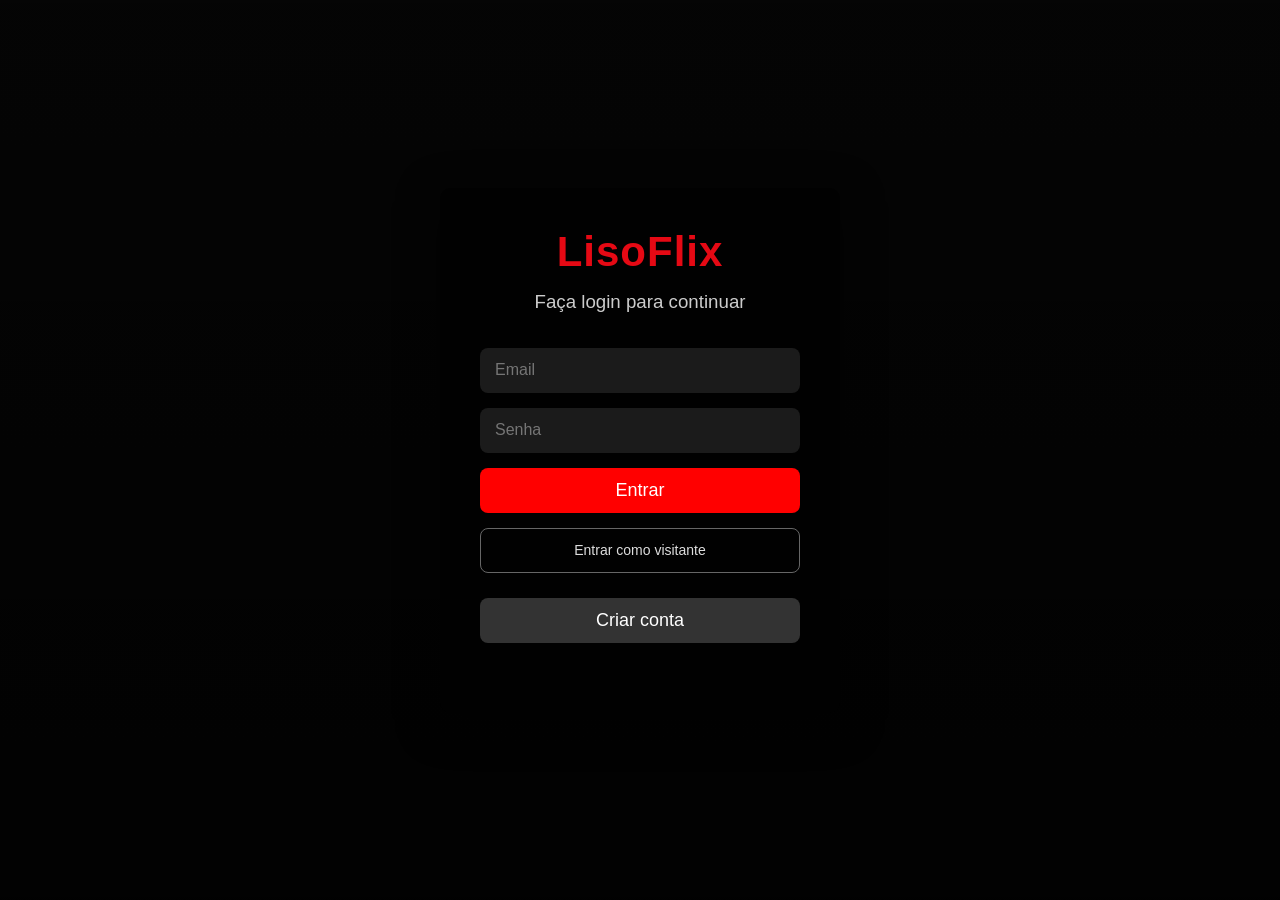
==== FrontEnd/public/dashboard.html @ 5a15b47b "Reorganiza projeto: BackEnd limpo (remove codigo morto, corrige bugs) + FrontEnd com catalogo/video " ====
<!DOCTYPE html>
<html lang="pt-BR">
<head>
    <meta charset="UTF-8">
    <meta name="viewport" content="width=device-width, initial-scale=1.0">
    <title>LisoFlix - Dashboard</title>
    <link rel="preconnect" href="https://fonts.googleapis.com">
    <link rel="preconnect" href="https://fonts.gstatic.com" crossorigin>
    <link href="https://fonts.googleapis.com/css2?family=Bebas+Neue&family=Inter:wght@400;500;600;700;800&display=swap" rel="stylesheet">
    <link rel="stylesheet" href="index3.css">
</head>
<body class="pagina-dashboard">
    <header class="header-dashboard" id="headerDashboard">
        <div class="marca">LisoFlix</div>

        <input type="text" id="busca" class="campo-busca" placeholder="Buscar filme..." oninput="filtrarFilmes()">

        <div class="header-botoes">
            <button id="btnCatalogo" class="link-nav ativo" onclick="mostrarAba('catalogo')">Início</button>
            <button id="btnFavoritos" class="link-nav" onclick="mostrarAba('favoritos')">Minha Lista <span id="countFav">0</span></button>
            <div id="fotoHeader" class="avatar" onclick="abrirPerfil()">
                <span id="inicialHeader">U</span>
            </div>
            <button class="registrar sair" onclick="logout()">Sair</button>
        </div>
    </header>

    <section id="hero" class="hero">
        <div class="hero-conteudo">
            <span class="hero-tag">Em destaque</span>
            <h1 id="heroTitulo">Carregando...</h1>
            <p id="heroDescricao"></p>
            <div class="hero-botoes">
                <button class="btn-hero btn-assistir" id="heroAssistir">▶ Assistir</button>
                <button class="btn-hero btn-fav-hero" id="heroFavoritar">＋ Minha Lista</button>
            </div>
        </div>
    </section>

    <main class="conteudo">
        <div id="boasvindas" class="boasvindas"></div>

        <div id="catalogo" class="linhas"></div>

        <div id="favoritos" class="linhas" style="display:none">
            <div class="linha">
                <h2 class="linha-titulo">Minha Lista</h2>
                <div id="gradeFavoritos" class="grade-cards"></div>
            </div>
        </div>

        <p id="mensagem" class="mensagem-vazio"></p>
    </main>

    <footer class="rodape">
        LisoFlix — projeto de estudo. Vídeos de demonstração sob licença Creative Commons
        (Blender Foundation) e clipes de teste livres. Não é um serviço de streaming real.
    </footer>

    <!-- Modal Player -->
    <div id="modalTrailer" class="modal modal-player">
        <div class="modal-player-caixa">
            <button class="fechar-modal" onclick="fecharTrailer(event)">✕</button>
            <video id="playerTrailer" class="player-video" controls playsinline></video>
            <div class="player-info">
                <h2 id="playerTitulo"></h2>
                <p id="playerMeta"></p>
                <p id="playerDescricao"></p>
            </div>
        </div>
    </div>

    <!-- Modal Perfil -->
    <div id="modalPerfil" class="modal" onclick="fecharPerfil(event)">
        <div class="modal-caixa">
            <button class="fechar-modal" onclick="fecharPerfil(event)">✕</button>
            <h2 class="modal-titulo">Editar Perfil</h2>

            <div class="preview-avatar">
                <span id="previewInicial">U</span>
            </div>

            <input type="text" id="novoNome" placeholder="Novo nome" class="campo-modal">
            <input type="email" id="novoEmail" placeholder="Novo email" class="campo-modal">
            <input type="password" id="novaSenha" placeholder="Nova senha - deixe vazio pra não alterar" class="campo-modal">
            <button class="registrar" onclick="salvarPerfil()" style="width:100%;">Salvar</button>
            <p id="msgPerfil" class="mensagem-modal"></p>
        </div>
    </div>

    <script src="filmes-locais.js"></script>
    <script src="dashboard.js?v=200"></script>
</body>
</html>
---- FrontEnd/public/index3.css ----
* {
    margin: 0;
    padding: 0;
    box-sizing: border-box;
}

html, body {
    height: 100%;
    font-family: 'Inter', Arial, Helvetica, sans-serif;
    background: #0a0a0a;
    overflow-x: hidden;
    color: white;
}

h1, h2, .marca, .marca-login {
    font-family: 'Bebas Neue', 'Inter', Arial, sans-serif;
    letter-spacing: 1px;
}

/* ===================== LOGIN / CADASTRO ===================== */

.background {
    position: relative;
    width: 100%;
    min-height: 100vh;
    display: flex;
    justify-content: center;
    align-items: center;
    background-image: url('./imagens/planoDeFundo.jpg');
    background-size: cover;
    background-position: center;
}

.overlay {
    position: absolute;
    top: 0;
    left: 0;
    width: 100%;
    height: 100%;
    background: linear-gradient(180deg, rgba(0,0,0,0.55), rgba(0,0,0,0.85));
}

.login-container {
    position: relative;
    z-index: 2;
    width: 90%;
    max-width: 400px;
    background: rgba(0,0,0,0.75);
    padding: 40px;
    border-radius: 10px;
    color: white;
    display: flex;
    flex-direction: column;
    gap: 15px;
    box-shadow: 0 10px 40px rgba(0,0,0,0.6);
}

.marca-login {
    text-align: center;
    font-size: 42px;
    color: #e50914;
    margin-bottom: 0;
}

.login-container h3 {
    text-align: center;
    margin-bottom: 20px;
    font-weight: 400;
    color: #ccc;
}

.login-container input {
    width: 100%;
    height: 45px;
    padding: 0 15px;
    font-size: 16px;
    border: none;
    border-radius: 8px;
    background: rgba(255,255,255,0.1);
    color: white;
}

.login-container input:focus {
    outline: 2px solid #e50914;
}

.login-container > button {
    height: 45px;
    border: none;
    border-radius: 8px;
    background: red;
    color: white;
    font-size: 18px;
    cursor: pointer;
    transition: 0.3s;
}

.login-container > button:hover {
    background: #cc0000;
}

.btn-visitante {
    background: transparent !important;
    border: 1px solid #666 !important;
    color: #ddd !important;
    font-size: 14px !important;
}

.btn-visitante:hover {
    border-color: #fff !important;
    background: rgba(255,255,255,0.08) !important;
}

.registrar {
    height: 42px;
    display: flex;
    justify-content: center;
    align-items: center;
    border: none;
    border-radius: 8px;
    background: red;
    color: white;
    font-size: 14px;
    cursor: pointer;
    transition: 0.3s;
    padding: 0 12px;
    white-space: nowrap;
}

.registrar:hover {
    background: #cc0000;
}

.registrar:disabled {
    opacity: 0.5;
    cursor: not-allowed;
}

/* ===================== HEADER DASHBOARD ===================== */

.pagina-dashboard {
    background: #0a0a0a;
}

.header-dashboard {
    display: flex;
    align-items: center;
    gap: 20px;
    padding: 14px 30px;
    background: linear-gradient(180deg, rgba(0,0,0,0.95), rgba(0,0,0,0.7));
    position: sticky;
    top: 0;
    z-index: 200;
    border-bottom: 1px solid #1f1f1f;
    flex-wrap: wrap;
}

.marca {
    font-size: 26px;
    color: #e50914;
    flex-shrink: 0;
}

.campo-busca {
    flex: 1 1 200px;
    min-width: 140px;
    max-width: 320px;
    height: 38px;
    padding: 0 16px;
    border-radius: 20px;
    border: 1px solid #333;
    background: rgba(255,255,255,0.06);
    color: white;
    font-size: 14px;
}

.campo-busca:focus {
    outline: none;
    border-color: #e50914;
    background: rgba(255,255,255,0.1);
}

.header-botoes {
    display: flex;
    align-items: center;
    gap: 14px;
    margin-left: auto;
    flex-wrap: wrap;
}

.link-nav {
    background: transparent;
    border: none;
    color: #ccc;
    font-size: 14px;
    font-weight: 500;
    cursor: pointer;
    padding: 6px 4px;
    border-bottom: 2px solid transparent;
    transition: 0.2s;
}

.link-nav:hover {
    color: #fff;
}

.link-nav.ativo {
    color: #fff;
    border-bottom-color: #e50914;
    font-weight: 700;
}

.avatar {
    width: 36px;
    height: 36px;
    border-radius: 50%;
    background: linear-gradient(135deg, #e50914, #b20710);
    display: flex;
    align-items: center;
    justify-content: center;
    font-weight: bold;
    cursor: pointer;
    border: 2px solid transparent;
    transition: 0.2s;
}

.avatar:hover {
    border-color: #fff;
    transform: scale(1.05);
}

.registrar.sair {
    background: #262626;
    height: 36px;
    padding: 0 16px;
}

.registrar.sair:hover {
    background: #3a3a3a;
}

/* ===================== HERO ===================== */

.hero {
    position: relative;
    height: 60vh;
    min-height: 380px;
    display: flex;
    align-items: flex-end;
    overflow: hidden;
}

.hero-video {
    position: absolute;
    inset: 0;
    width: 100%;
    height: 100%;
    object-fit: cover;
    z-index: 0;
    opacity: 0.75;
}

.hero-conteudo {
    position: relative;
    z-index: 2;
    padding: 0 40px 50px;
    max-width: 640px;
}

.hero-tag {
    display: inline-block;
    background: #e50914;
    color: white;
    font-size: 11px;
    font-weight: 700;
    letter-spacing: 1px;
    text-transform: uppercase;
    padding: 4px 10px;
    border-radius: 3px;
    margin-bottom: 14px;
}

.hero-conteudo h1 {
    font-size: 56px;
    line-height: 1;
    margin-bottom: 16px;
    text-shadow: 0 2px 12px rgba(0,0,0,0.8);
}

.hero-conteudo p {
    font-size: 16px;
    color: #eee;
    line-height: 1.5;
    margin-bottom: 22px;
    text-shadow: 0 1px 6px rgba(0,0,0,0.8);
    display: -webkit-box;
    -webkit-line-clamp: 3;
    -webkit-box-orient: vertical;
    overflow: hidden;
}

.hero-botoes {
    display: flex;
    gap: 12px;
}

.btn-hero {
    height: 44px;
    padding: 0 24px;
    border: none;
    border-radius: 6px;
    font-size: 15px;
    font-weight: 700;
    cursor: pointer;
    transition: 0.2s;
    display: flex;
    align-items: center;
    gap: 8px;
}

.btn-assistir {
    background: #fff;
    color: #000;
}

.btn-assistir:hover {
    background: #ddd;
}

.btn-fav-hero {
    background: rgba(109,109,110,0.6);
    color: #fff;
    backdrop-filter: blur(4px);
}

.btn-fav-hero:hover {
    background: rgba(109,109,110,0.85);
}

/* ===================== CONTEÚDO / FILEIRAS ===================== */

.conteudo {
    max-width: 1700px;
    margin: 0 auto;
    padding: 0 40px 40px;
}

.boasvindas {
    padding: 24px 0 4px;
    font-size: 15px;
    color: #999;
}

.linha {
    margin-bottom: 36px;
}

.linha-titulo {
    font-size: 20px;
    font-weight: 700;
    margin-bottom: 12px;
    letter-spacing: normal;
    font-family: 'Inter', Arial, sans-serif;
}

.trilho-cards {
    display: flex;
    gap: 12px;
    overflow-x: auto;
    scroll-snap-type: x proximity;
    scroll-behavior: smooth;
    padding: 6px 4px 16px;
}

.trilho-cards::-webkit-scrollbar {
    height: 8px;
}
.trilho-cards::-webkit-scrollbar-thumb {
    background: #333;
    border-radius: 4px;
}
.trilho-cards::-webkit-scrollbar-track {
    background: transparent;
}

.grade-cards {
    display: grid;
    grid-template-columns: repeat(auto-fill, minmax(230px, 1fr));
    gap: 16px;
}

/* ===================== CARD ===================== */

.card {
    flex: 0 0 230px;
    scroll-snap-align: start;
    cursor: pointer;
    background: #141414;
    border-radius: 8px;
    overflow: hidden;
    transition: transform 0.25s ease, box-shadow 0.25s ease;
    position: relative;
}

.card:hover {
    transform: scale(1.06) translateY(-4px);
    box-shadow: 0 10px 30px rgba(0,0,0,0.7);
    z-index: 5;
}

.card-poster {
    position: relative;
    width: 100%;
    aspect-ratio: 16 / 9;
    display: flex;
    align-items: center;
    justify-content: center;
    overflow: hidden;
}

.card-icone {
    font-size: 46px;
    opacity: 0.9;
    transition: opacity 0.25s;
    filter: drop-shadow(0 2px 6px rgba(0,0,0,0.5));
}

.card-poster.reproduzindo .card-icone {
    opacity: 0;
}

.card-preview {
    position: absolute;
    inset: 0;
    width: 100%;
    height: 100%;
    object-fit: cover;
    opacity: 0;
    transition: opacity 0.3s;
    pointer-events: none;
}

.card-poster.reproduzindo .card-preview {
    opacity: 1;
}

.card-selo {
    position: absolute;
    top: 8px;
    right: 8px;
    background: rgba(0,0,0,0.65);
    color: #ddd;
    font-size: 10px;
    font-weight: 600;
    padding: 2px 6px;
    border-radius: 3px;
}

.card-info {
    padding: 10px 12px 12px;
}

.card-info h3 {
    font-size: 14px;
    font-weight: 600;
    margin-bottom: 4px;
    white-space: nowrap;
    overflow: hidden;
    text-overflow: ellipsis;
    font-family: 'Inter', Arial, sans-serif;
    letter-spacing: normal;
}

.card-meta {
    font-size: 12px;
    color: #888;
    margin-bottom: 8px;
}

.card-botoes {
    display: flex;
    gap: 8px;
}

.btn-card {
    width: 30px;
    height: 30px;
    border-radius: 50%;
    border: 1px solid #555;
    background: rgba(255,255,255,0.06);
    color: #fff;
    font-size: 13px;
    cursor: pointer;
    display: flex;
    align-items: center;
    justify-content: center;
    transition: 0.2s;
}

.btn-card:hover {
    border-color: #fff;
    background: rgba(255,255,255,0.18);
}

.btn-fav.favoritado {
    background: #e50914;
    border-color: #e50914;
}

.mensagem-vazio {
    text-align: center;
    color: #888;
    margin-top: 20px;
    grid-column: 1 / -1;
}

/* ===================== MODAL PLAYER ===================== */

.modal {
    display: none;
    position: fixed;
    inset: 0;
    background: rgba(0,0,0,0.9);
    z-index: 9999;
    justify-content: center;
    align-items: center;
    padding: 20px;
}

.modal-player-caixa {
    position: relative;
    width: 100%;
    max-width: 900px;
    background: #101010;
    border-radius: 10px;
    overflow: hidden;
    box-shadow: 0 20px 60px rgba(0,0,0,0.8);
}

.player-video {
    width: 100%;
    aspect-ratio: 16 / 9;
    background: #000;
    display: block;
}

.player-info {
    padding: 20px 24px 26px;
}

.player-info h2 {
    font-size: 30px;
    margin-bottom: 6px;
}

.player-info p:first-of-type {
    color: #999;
    font-size: 13px;
    margin-bottom: 10px;
}

.player-info p:last-child {
    color: #ddd;
    font-size: 14px;
    line-height: 1.5;
}

.modal-caixa {
    background: #181818;
    padding: 30px;
    border-radius: 12px;
    width: 90%;
    max-width: 400px;
    position: relative;
}

.modal-titulo {
    margin-bottom: 20px;
    text-align: center;
    font-family: 'Inter', Arial, sans-serif;
    letter-spacing: normal;
}

.preview-avatar {
    width: 100px;
    height: 100px;
    border-radius: 50%;
    background: #e50914;
    margin: 0 auto 20px;
    display: flex;
    align-items: center;
    justify-content: center;
    font-size: 36px;
    font-weight: bold;
}

.campo-modal {
    width: 100%;
    padding: 12px;
    margin-bottom: 15px;
    border-radius: 8px;
    border: 1px solid #333;
    background: #000;
    color: white;
}

.mensagem-modal {
    margin-top: 15px;
    text-align: center;
}

.fechar-modal {
    position: absolute;
    top: 10px;
    right: 15px;
    background: rgba(0,0,0,0.5);
    color: white;
    border: none;
    width: 32px;
    height: 32px;
    border-radius: 50%;
    font-size: 16px;
    cursor: pointer;
    z-index: 10;
}

.modal-player .fechar-modal {
    top: 12px;
    right: 12px;
}

/* ===================== RODAPÉ ===================== */

.rodape {
    text-align: center;
    color: #666;
    font-size: 12px;
    padding: 24px 20px 40px;
    border-top: 1px solid #1a1a1a;
    line-height: 1.6;
}

/* ===================== RESPONSIVO ===================== */

@media (max-width: 900px) {
    .hero-conteudo h1 { font-size: 40px; }
    .conteudo { padding: 0 20px 30px; }
}

@media (max-width: 768px) {
    .login-container {
        padding: 25px;
        max-width: 95%;
    }
    .header-dashboard {
        padding: 12px 16px;
        gap: 10px;
    }
    .campo-busca {
        order: 3;
        max-width: 100%;
        flex: 1 1 100%;
    }
    .header-botoes {
        gap: 10px;
    }
    .hero {
        height: 46vh;
        min-height: 300px;
    }
    .hero-conteudo {
        padding: 0 20px 30px;
    }
    .hero-conteudo h1 { font-size: 32px; }
    .hero-conteudo p { font-size: 14px; -webkit-line-clamp: 2; }
    .btn-hero { height: 38px; padding: 0 16px; font-size: 13px; }
    .card { flex: 0 0 150px; }
    .card-icone { font-size: 32px; }
    .grade-cards { grid-template-columns: repeat(auto-fill, minmax(150px, 1fr)); }
}

@media (max-width: 480px) {
    .marca { font-size: 22px; }
    .hero-conteudo h1 { font-size: 26px; }
    .card { flex: 0 0 130px; }
}
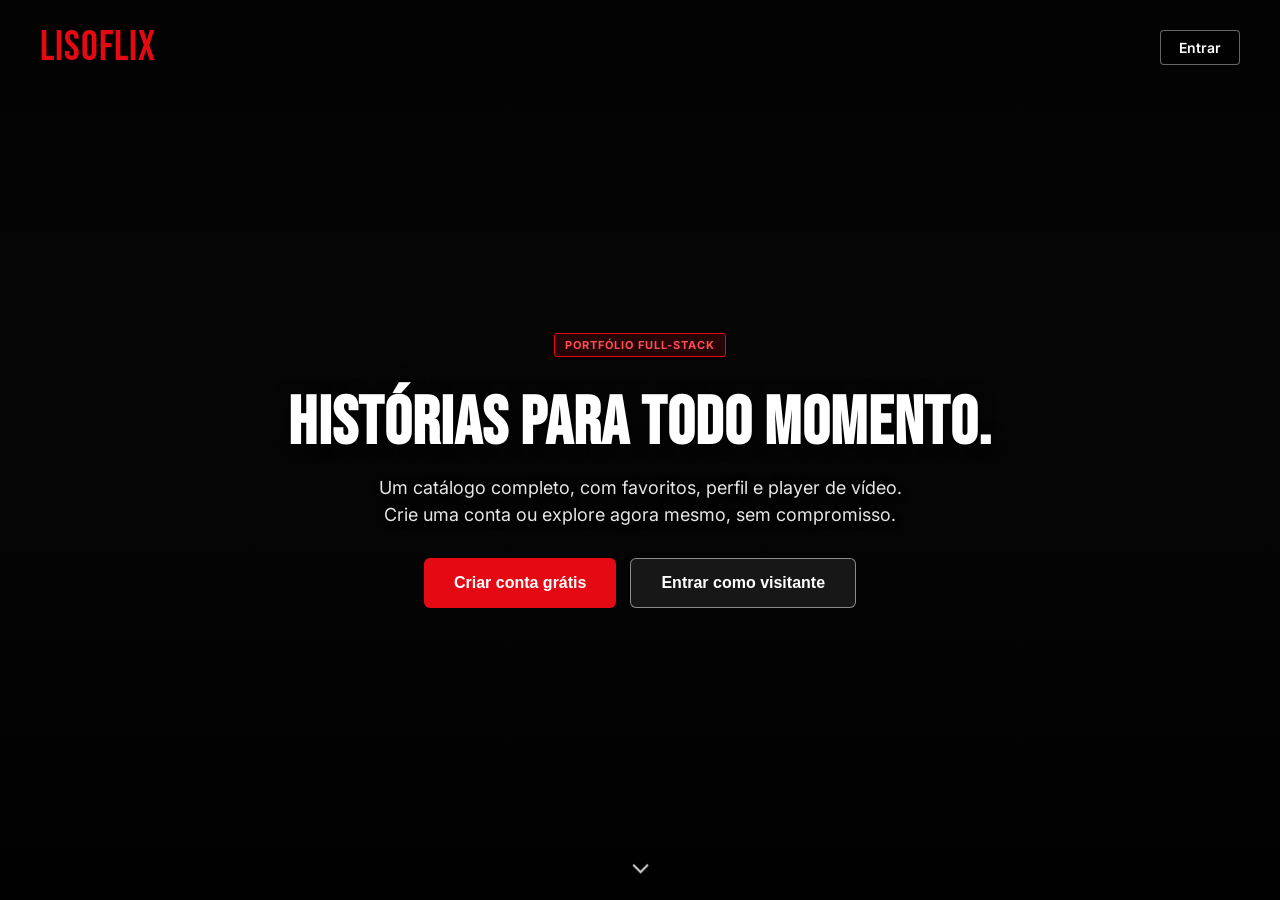
==== commit 5e2440b8: "Reorganiza projeto: BackEnd limpo (remove codigo morto, corrige bugs) + FrontEnd com catalogo/video " ====
--- a/FrontEnd/public/dashboard.html
+++ b/FrontEnd/public/dashboard.html
@@ -4,6 +4,7 @@
     <meta charset="UTF-8">
     <meta name="viewport" content="width=device-width, initial-scale=1.0">
     <title>LisoFlix - Dashboard</title>
+    <link rel="icon" href="data:image/svg+xml,%3Csvg xmlns='http://www.w3.org/2000/svg' viewBox='0 0 100 100'%3E%3Crect width='100' height='100' rx='22' fill='%23e50914'/%3E%3Cpath d='M38 27 L75 50 L38 73 Z' fill='white'/%3E%3C/svg%3E">
     <link rel="preconnect" href="https://fonts.googleapis.com">
     <link rel="preconnect" href="https://fonts.gstatic.com" crossorigin>
     <link href="https://fonts.googleapis.com/css2?family=Bebas+Neue&family=Inter:wght@400;500;600;700;800&display=swap" rel="stylesheet">
@@ -53,8 +54,10 @@
     </main>
 
     <footer class="rodape">
-        LisoFlix — projeto de estudo. Vídeos de demonstração sob licença Creative Commons
-        (Blender Foundation) e clipes de teste livres. Não é um serviço de streaming real.
+        LisoFlix é um projeto de portfólio (não é um serviço de streaming real) — Node.js · Supabase · Vercel · JavaScript vanilla.
+        Vídeos de demonstração sob licença Creative Commons (Blender Foundation) e clipes de teste livres.
+        <br>
+        <a href="https://github.com/nicolasmatriianotj96-alt/LisoflixS3" target="_blank" rel="noopener" style="color:#999;">Ver código no GitHub</a>
     </footer>
 
     <!-- Modal Player -->
--- a/FrontEnd/public/index3.css
+++ b/FrontEnd/public/index3.css
@@ -97,6 +97,158 @@
 
 .login-container > button:hover {
     background: #cc0000;
+}
+
+/* ===================== LANDING (página inicial) ===================== */
+
+.landing-hero {
+    position: relative;
+    min-height: 100vh;
+    display: flex;
+    flex-direction: column;
+    overflow: hidden;
+    background: #0a0a0a;
+}
+
+.landing-hero-video {
+    position: absolute;
+    inset: 0;
+    width: 100%;
+    height: 100%;
+    object-fit: cover;
+    opacity: 0.55;
+}
+
+.landing-hero-overlay {
+    position: absolute;
+    inset: 0;
+    background: linear-gradient(180deg, rgba(0,0,0,0.75) 0%, rgba(0,0,0,0.45) 45%, rgba(0,0,0,0.9) 100%);
+}
+
+.landing-nav {
+    position: relative;
+    z-index: 2;
+    display: flex;
+    justify-content: space-between;
+    align-items: center;
+    padding: 22px 40px;
+}
+
+.link-entrar-nav {
+    color: #fff;
+    text-decoration: none;
+    background: rgba(0,0,0,0.55);
+    border: 1px solid rgba(255,255,255,0.4);
+    padding: 8px 18px;
+    border-radius: 4px;
+    font-size: 14px;
+    font-weight: 600;
+    transition: 0.2s;
+}
+
+.link-entrar-nav:hover {
+    background: #fff;
+    color: #000;
+}
+
+.landing-hero-conteudo {
+    position: relative;
+    z-index: 2;
+    flex: 1;
+    display: flex;
+    flex-direction: column;
+    align-items: center;
+    justify-content: center;
+    text-align: center;
+    padding: 0 20px;
+    max-width: 780px;
+    margin: 0 auto;
+}
+
+.landing-hero-conteudo .hero-tag {
+    background: rgba(229,9,20,0.15);
+    border: 1px solid #e50914;
+    color: #ff4d55;
+}
+
+.landing-hero-conteudo h1 {
+    font-size: 68px;
+    line-height: 1.02;
+    margin: 18px 0 16px;
+    text-shadow: 0 2px 16px rgba(0,0,0,0.8);
+}
+
+.landing-hero-conteudo p {
+    font-size: 18px;
+    color: #e6e6e6;
+    max-width: 560px;
+    margin-bottom: 30px;
+    line-height: 1.5;
+    text-shadow: 0 1px 8px rgba(0,0,0,0.8);
+}
+
+.landing-cta-botoes {
+    display: flex;
+    gap: 14px;
+    flex-wrap: wrap;
+    justify-content: center;
+}
+
+.btn-landing {
+    height: 50px;
+    padding: 0 30px;
+    border-radius: 6px;
+    font-size: 16px;
+    font-weight: 700;
+    cursor: pointer;
+    transition: 0.2s;
+    border: none;
+}
+
+.btn-landing-primario {
+    background: #e50914;
+    color: #fff;
+}
+.btn-landing-primario:hover {
+    background: #f40612;
+    transform: translateY(-1px);
+}
+
+.btn-landing-secundario {
+    background: rgba(255,255,255,0.08);
+    color: #fff;
+    border: 1px solid rgba(255,255,255,0.5);
+    backdrop-filter: blur(4px);
+}
+.btn-landing-secundario:hover {
+    background: rgba(255,255,255,0.2);
+}
+
+.scroll-indicador {
+    position: relative;
+    z-index: 2;
+    text-align: center;
+    color: #ccc;
+    font-size: 28px;
+    text-decoration: none;
+    padding-bottom: 20px;
+    animation: flutuar 2s ease-in-out infinite;
+}
+
+@keyframes flutuar {
+    0%, 100% { transform: translateY(0); }
+    50% { transform: translateY(6px); }
+}
+
+#entrar {
+    scroll-margin-top: 0;
+}
+
+@media (max-width: 768px) {
+    .landing-hero-conteudo h1 { font-size: 36px; }
+    .landing-hero-conteudo p { font-size: 15px; }
+    .landing-nav { padding: 16px 20px; }
+    .btn-landing { height: 44px; padding: 0 20px; font-size: 14px; }
 }
 
 .btn-visitante {
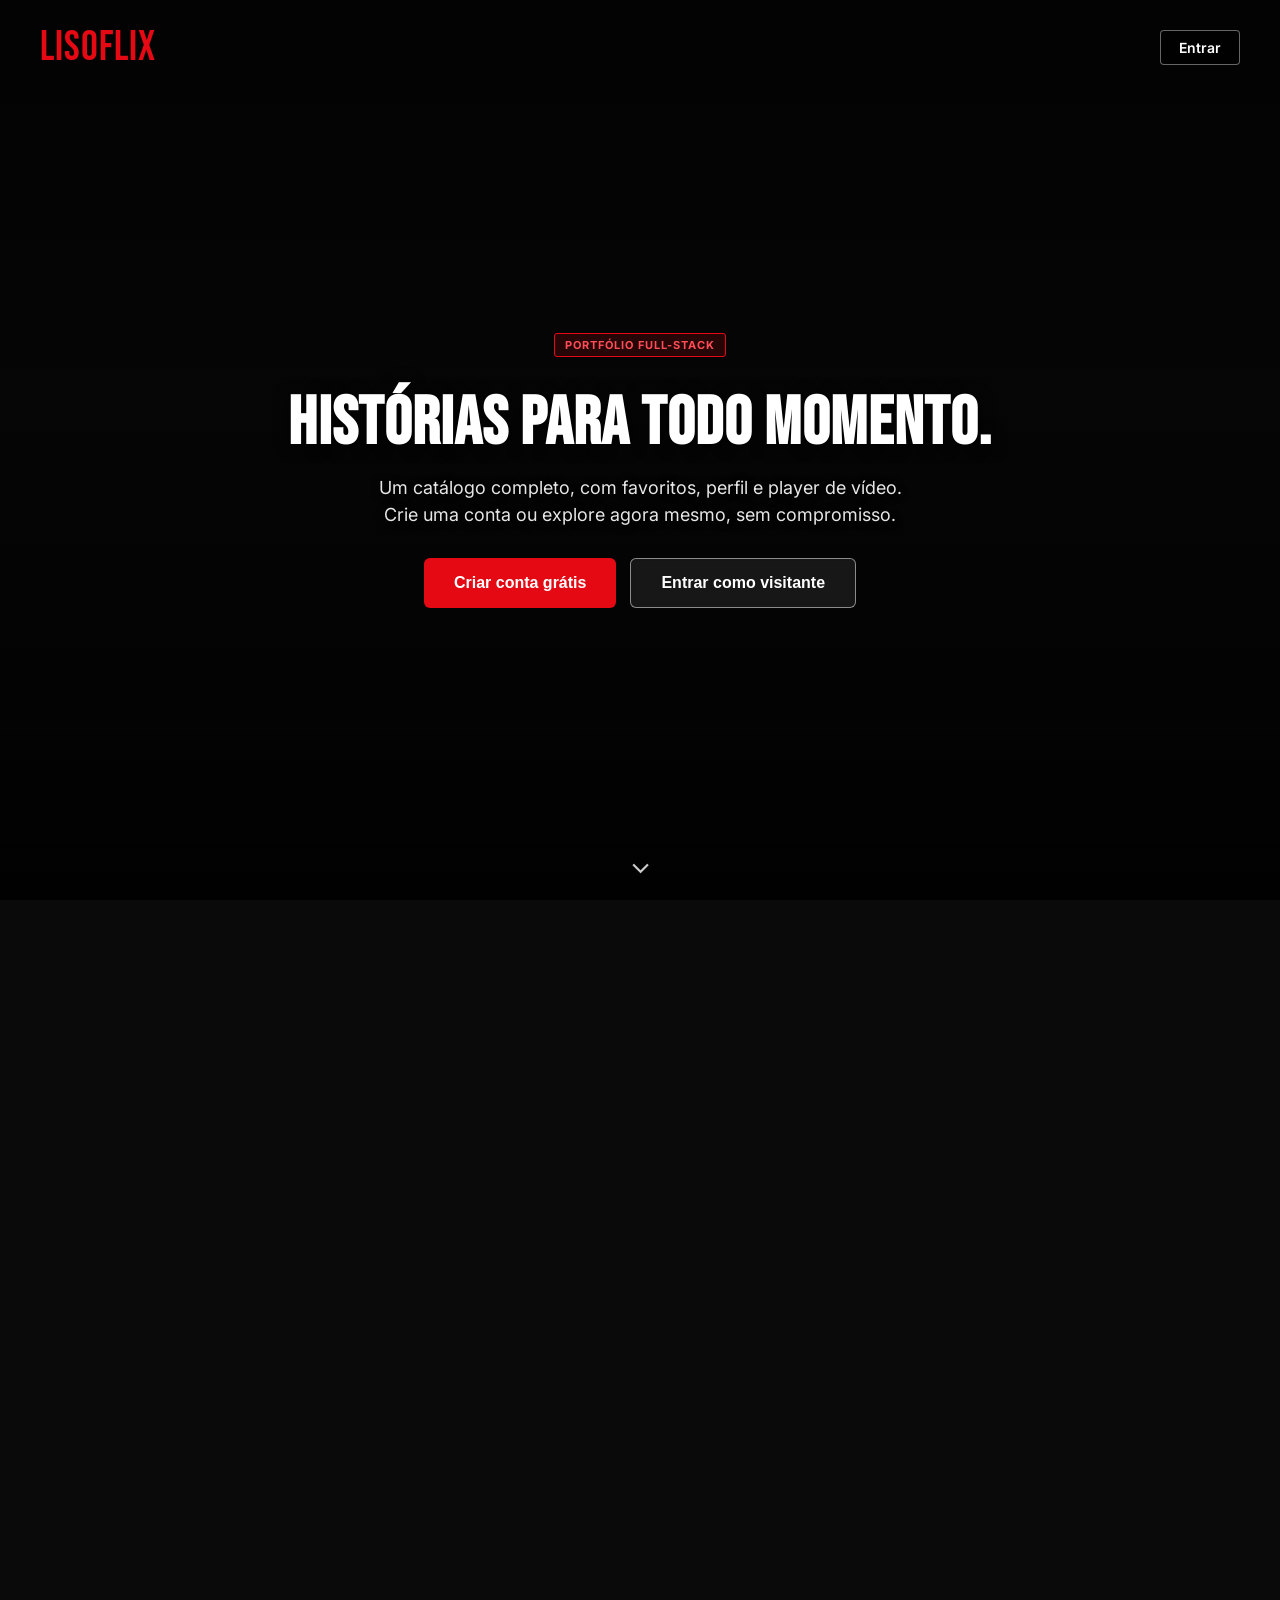
==== commit 1113f495: "Atualiza links do repo apos renomear para lisoflix" ====
--- a/FrontEnd/public/dashboard.html
+++ b/FrontEnd/public/dashboard.html
@@ -57,7 +57,7 @@
         LisoFlix é um projeto de portfólio (não é um serviço de streaming real) — Node.js · Supabase · Vercel · JavaScript vanilla.
         Vídeos de demonstração sob licença Creative Commons (Blender Foundation) e clipes de teste livres.
         <br>
-        <a href="https://github.com/nicolasmatriianotj96-alt/LisoflixS3" target="_blank" rel="noopener" style="color:#999;">Ver código no GitHub</a>
+        <a href="https://github.com/nicolasmatriianotj96-alt/lisoflix" target="_blank" rel="noopener" style="color:#999;">Ver código no GitHub</a>
     </footer>
 
     <!-- Modal Player -->
